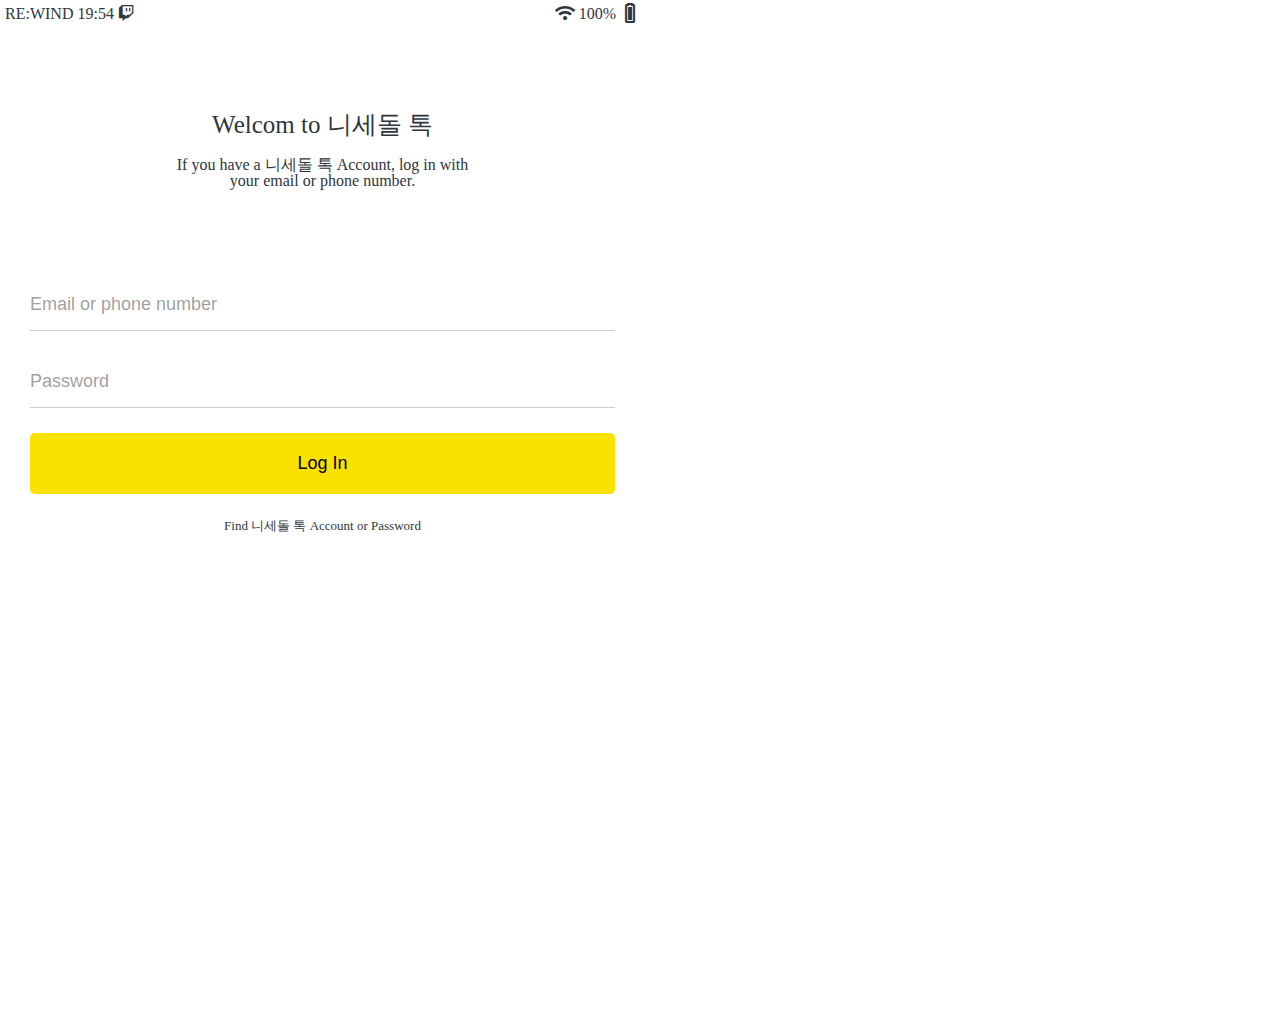
==== html/index.html @ 114d8c78 "login & friends page" ====
<!DOCTYPE html>
<html lang="en">

<head>
    <link rel="stylesheet" href="../css/styles.css">
    <meta charset="UTF-8">
    <meta http-equiv="X-UA-Compatible" content="IE=edge">
    <meta name="viewport" content="width=device-width, initial-scale=1.0">

    <title>니세돌 톡</title>
</head>

<body>
    <!-- Top-Bar -->
    <div class="status-bar">
        <div class="status-bar__column">
            <span>RE:WIND</span>
            <span class="nowTime">00:00</span>
            <i class="fab fa-twitch"></i>
        </div>
        <div class="status-bar__column">
            <i class="fas fa-wifi"></i>
            <span>100%</span>
            <i class="fas fa-battery-full" style="transform:rotate(270deg);"></i>
        </div>
    </div>
    <!-- //Top-Bar -->

    <!-- Header -->
    <div class="welcome-header">
        <h1 class="welcome-header__title">Welcom to 니세돌 톡</h1>
        <p class="welcome-header__text">If you have a 니세돌 톡 Account, log in with your email or phone number.</p>
    </div>
    <!-- //Header -->

    <!-- Form -->
    <form action="nisedol.html" method="get" id="login-form">
        <input name="username" type="text" placeholder="Email or phone number">
        <input name="password" type="text" placeholder="Password">
        <input type="submit" value="Log In">
        <a href="#">Find 니세돌 톡 Account or Password</a>
    </form>
    <!-- //Form -->
    <!-- Scripts -->
    <script src="../js/app.js"></script>
    <script src="../js/time.js"></script>
</body>

</html>
---- css/styles.css ----
@import "../font/fontawesome-free-5.15.4-web/fontawesome-free-5.15.4-web/css/all.css";

@import "reset.css";
@import "variables.css";

/* Components */
@import "components/status-bar.css";
@import "components/nav-bar.css";
@import "components/screen-header.css";
@import "components/alt-screen-header.css";
@import "components/user-component.css";
@import "components/badge.css";
@import "components/iconobile.css";

/* Screens */
@import "screens/login.css";
@import "screens/friends.css";
@import "screens/find.css";
@import "screens/more.css";
@import "screens/settings.css-row.css";
@import "components/no-m";
@import "screens/chat.css";

@font-face {
    font-family: Noto_Sans;
    src: url("../font/Noto_Sans_KR/NotoSansKR-Medium.otf");
}
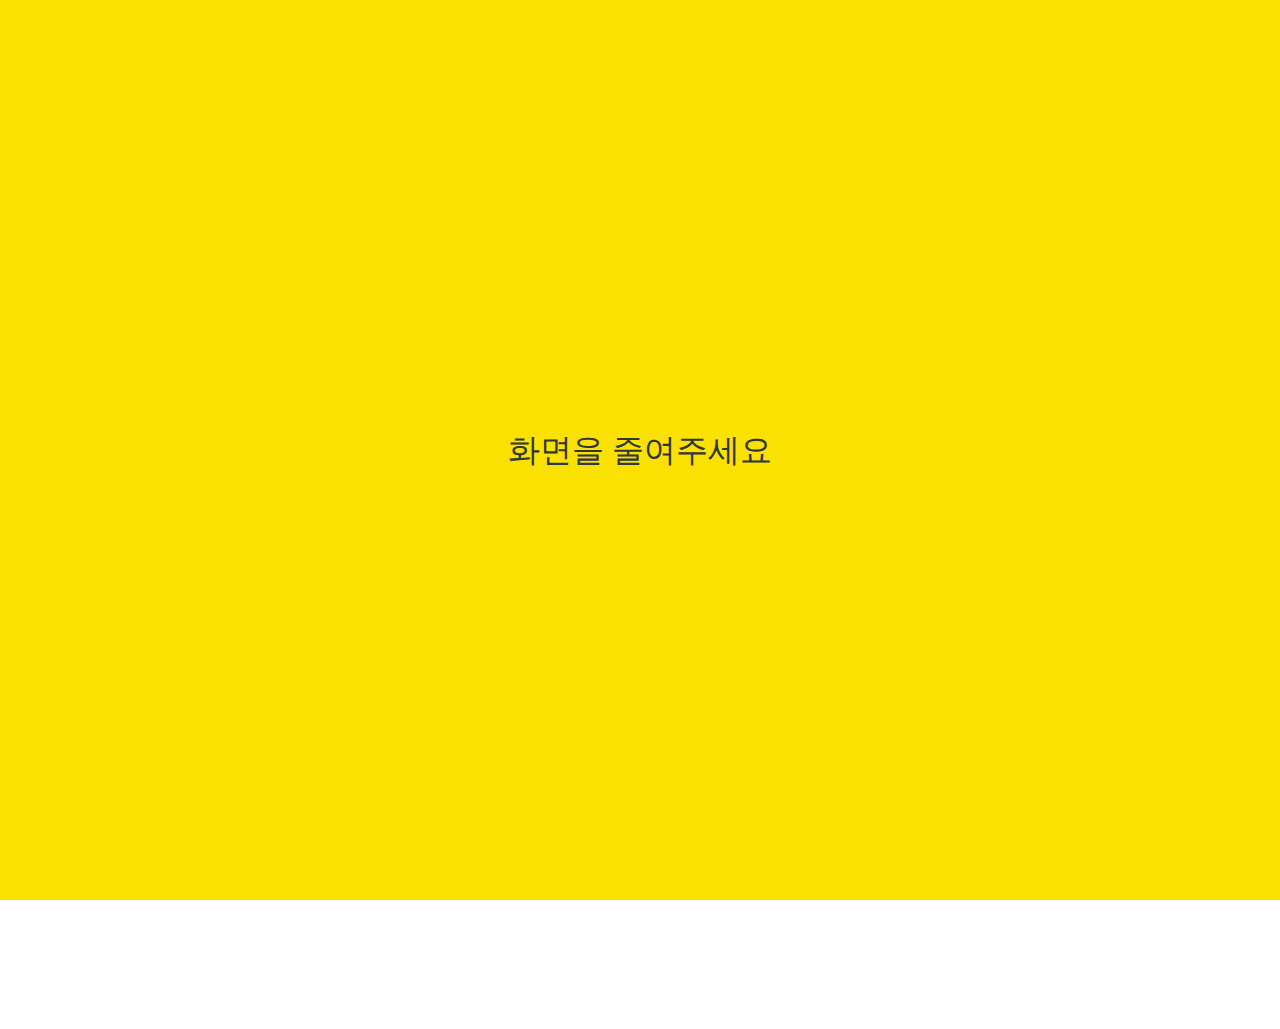
==== commit d172ef09: "fin friends html" ====
--- a/html/index.html
+++ b/html/index.html
@@ -11,10 +11,17 @@
 </head>
 
 <body>
+
+    <!-- Big Screen -->
+    <div id="bigScreen">
+        <span>화면을 줄여주세요</span>
+    </div>
+    <!-- //Big Screen -->
+
     <!-- Top-Bar -->
     <div class="status-bar">
         <div class="status-bar__column">
-            <span>RE:WIND</span>
+            <span>WAK</span>
             <span class="nowTime">00:00</span>
             <i class="fab fa-twitch"></i>
         </div>
@@ -44,6 +51,7 @@
     <!-- Scripts -->
     <script src="../js/app.js"></script>
     <script src="../js/time.js"></script>
+    <script src="../js/screen.js"></script>
 </body>
 
 </html>